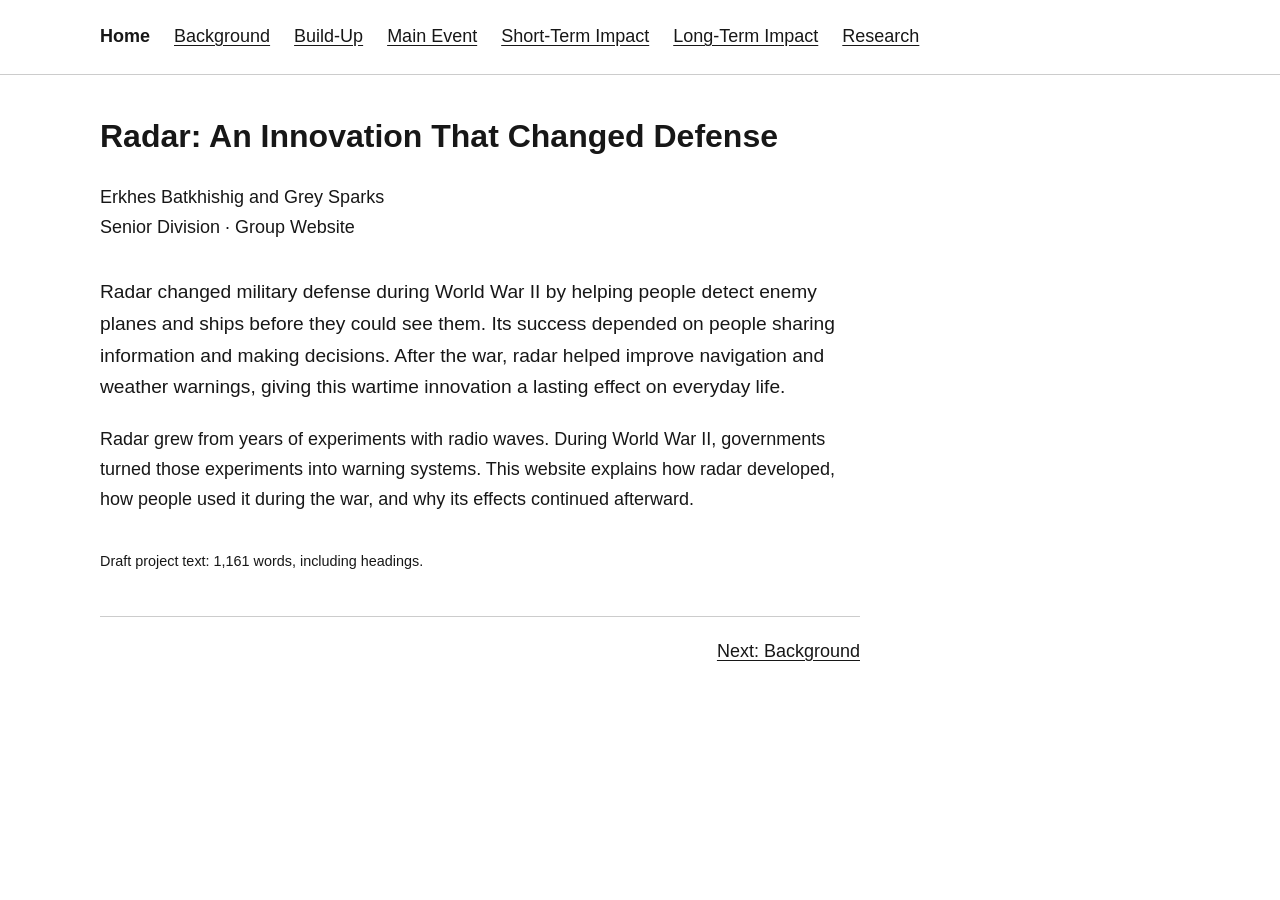
==== index.html @ 049c6b31 "Publish simple radar history class website" ====
<!doctype html>
<html lang="en">
<head>
  <meta charset="utf-8">
  <meta name="viewport" content="width=device-width, initial-scale=1">
  <meta name="description" content="A simple history project about radar, World War II, and its lasting impact.">
  <title>Home | Radar</title>
  <link rel="stylesheet" href="style.css">
</head>
<body>
  <a class="skip-link" href="#main">Skip to content</a>
  <header><div class="wrap"><nav aria-label="Main navigation"><ul><li><a href="index.html" aria-current="page">Home</a></li><li><a href="background.html">Background</a></li><li><a href="build-up.html">Build-Up</a></li><li><a href="main-event.html">Main Event</a></li><li><a href="short-term-impact.html">Short-Term Impact</a></li><li><a href="long-term-impact.html">Long-Term Impact</a></li><li><a href="research.html">Research</a></li></ul></nav></div></header>
  <div class="wrap">
    <main id="main">
      <h1>Radar: An Innovation That Changed Defense</h1>
      <p class="byline">Erkhes Batkhishig and Grey Sparks<br>Senior Division · Group Website</p><p class="thesis">Radar changed military defense during World War II by helping people detect enemy planes and ships before they could see them. Its success depended on people sharing information and making decisions. After the war, radar helped improve navigation and weather warnings, giving this wartime innovation a lasting effect on everyday life.</p>
<p>Radar grew from years of experiments with radio waves. During World War II, governments turned those experiments into warning systems. This website explains how radar developed, how people used it during the war, and why its effects continued afterward.</p>
<p class="counts">Draft project text: 1,161 words, including headings.</p>
      <nav class="page-links" aria-label="Page navigation"><a class="next" href="background.html" rel="next">Next: Background</a></nav>
    </main>
  </div>
</body>
</html>
---- style.css ----
* { box-sizing: border-box; }
body { margin: 0; background: white; color: #171717; font-family: Arial, Helvetica, sans-serif; font-size: 18px; line-height: 1.65; }
.wrap { width: min(100% - 40px, 1080px); margin-inline: auto; }
header { border-bottom: 1px solid #ccc; padding: 22px 0; }
nav ul { display: flex; flex-wrap: wrap; gap: 10px 24px; list-style: none; margin: 0; padding: 0; }
a { color: inherit; text-underline-offset: 3px; overflow-wrap: anywhere; }
a[aria-current="page"] { font-weight: bold; text-decoration: none; }
a:focus-visible { outline: 2px solid black; outline-offset: 4px; }
main { max-width: 760px; padding-block: 42px; }
h1 { font-size: 2rem; line-height: 1.2; margin: 0 0 28px; }
h2 { font-size: 1.25rem; line-height: 1.35; margin: 36px 0 14px; }
p { margin: 0 0 22px; }
.byline { margin-bottom: 34px; }
.thesis { font-size: 1.2rem; }
.counts, .quotation figcaption { font-size: .9rem; }
.counts { margin-top: 36px; }
.quotation { margin: 30px 0; padding-left: 18px; border-left: 2px solid #aaa; }
.quotation blockquote { margin: 0 0 10px; }
.quotation blockquote p { margin: 0; }
.page-links { display: flex; justify-content: space-between; gap: 28px; margin-top: 42px; padding-top: 20px; border-top: 1px solid #ccc; }
.page-links .next { margin-left: auto; }
.bibliography { padding-left: 24px; }
.bibliography li { padding-left: 6px; margin-bottom: 30px; }
.bibliography p { margin-bottom: 10px; }
.skip-link { position: absolute; left: 20px; top: -100px; background: white; padding: 8px; }
.skip-link:focus { top: 10px; }
@media (max-width: 600px) {
  .wrap { width: calc(100% - 32px); }
  header { padding-block: 16px; }
  nav ul { gap: 8px 18px; }
  nav { font-size: 16px; }
  main { padding-block: 28px; }
  h1 { font-size: 1.7rem; }
}
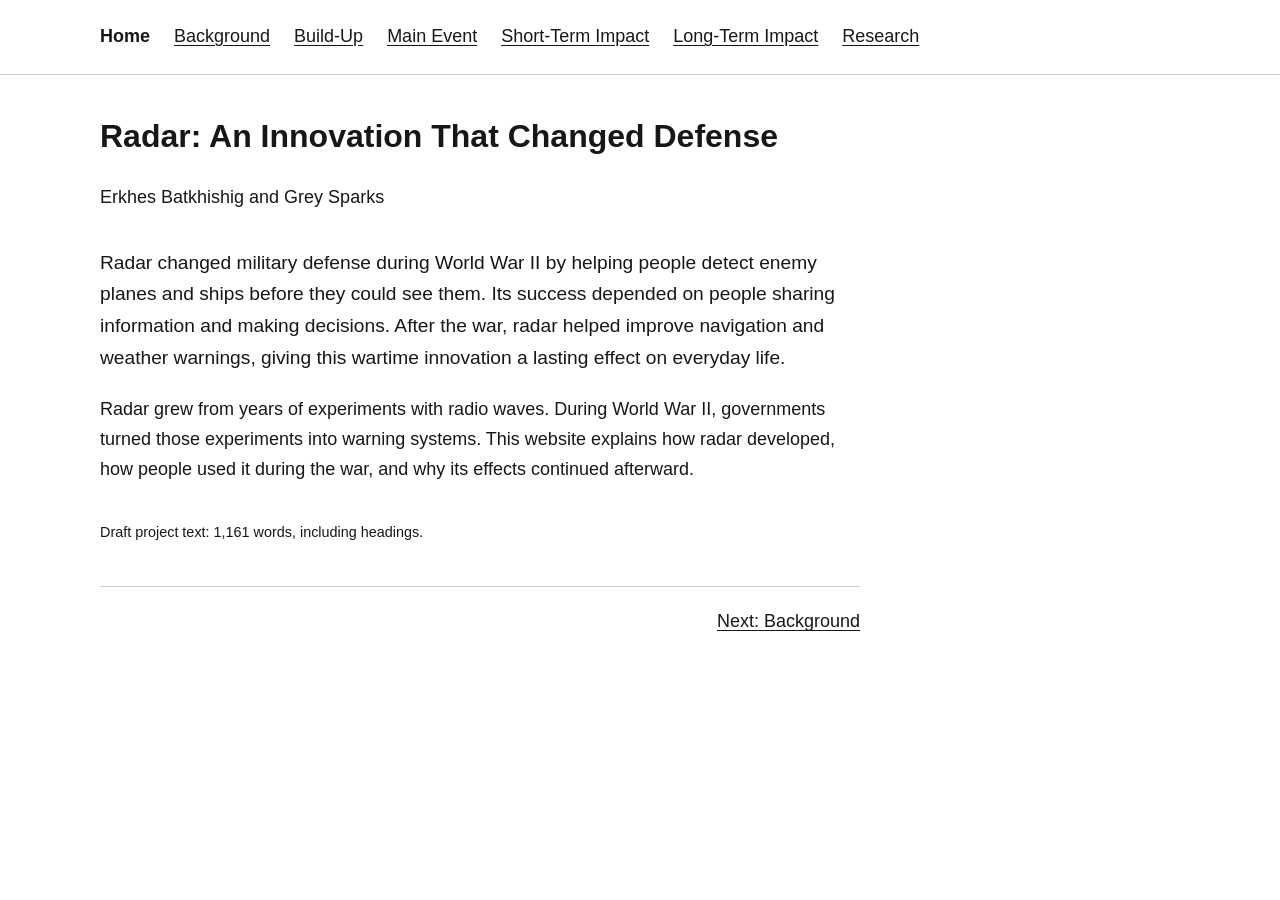
==== commit 5f227704: "Remove README and division/category labels" ====
--- a/index.html
+++ b/index.html
@@ -13,7 +13,7 @@
   <div class="wrap">
     <main id="main">
       <h1>Radar: An Innovation That Changed Defense</h1>
-      <p class="byline">Erkhes Batkhishig and Grey Sparks<br>Senior Division · Group Website</p><p class="thesis">Radar changed military defense during World War II by helping people detect enemy planes and ships before they could see them. Its success depended on people sharing information and making decisions. After the war, radar helped improve navigation and weather warnings, giving this wartime innovation a lasting effect on everyday life.</p>
+      <p class="byline">Erkhes Batkhishig and Grey Sparks</p><p class="thesis">Radar changed military defense during World War II by helping people detect enemy planes and ships before they could see them. Its success depended on people sharing information and making decisions. After the war, radar helped improve navigation and weather warnings, giving this wartime innovation a lasting effect on everyday life.</p>
 <p>Radar grew from years of experiments with radio waves. During World War II, governments turned those experiments into warning systems. This website explains how radar developed, how people used it during the war, and why its effects continued afterward.</p>
 <p class="counts">Draft project text: 1,161 words, including headings.</p>
       <nav class="page-links" aria-label="Page navigation"><a class="next" href="background.html" rel="next">Next: Background</a></nav>
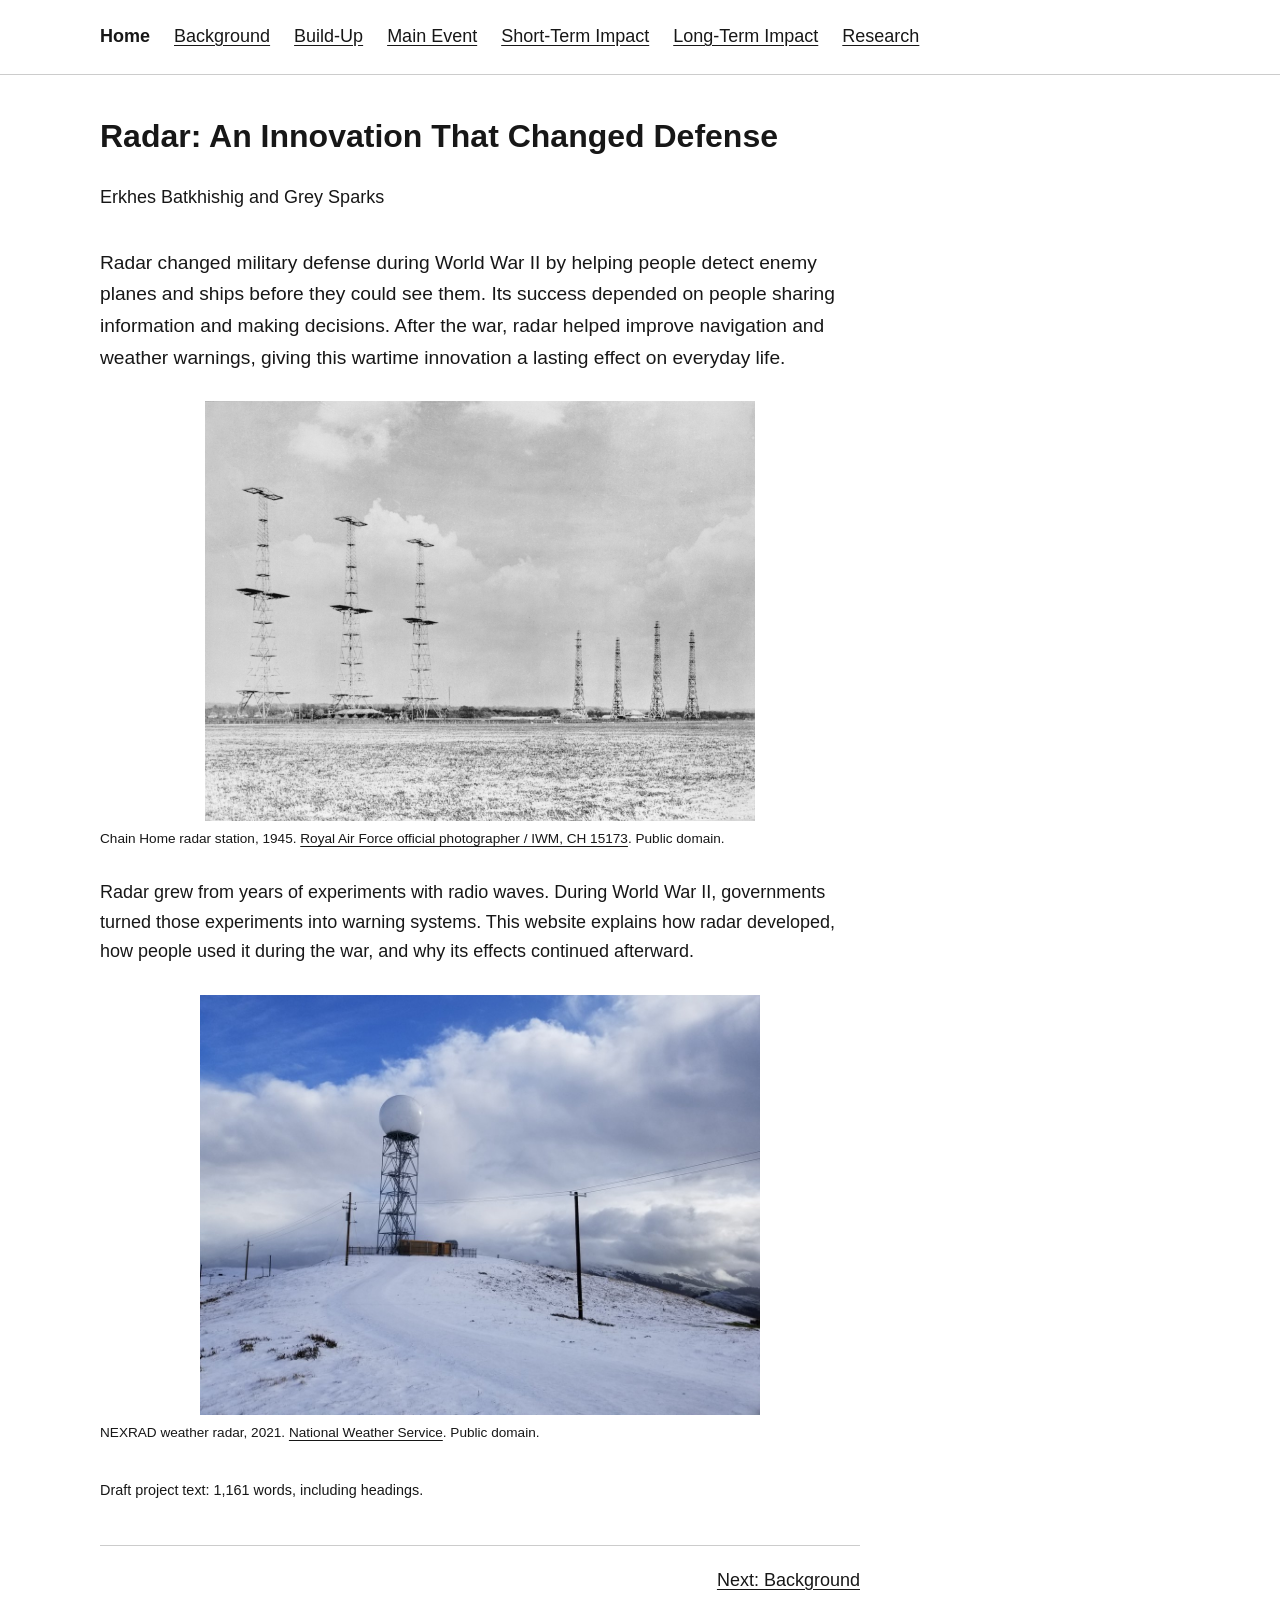
==== commit 31740593: "Add fifteen credited radar history images" ====
--- a/index.html
+++ b/index.html
@@ -14,7 +14,15 @@
     <main id="main">
       <h1>Radar: An Innovation That Changed Defense</h1>
       <p class="byline">Erkhes Batkhishig and Grey Sparks</p><p class="thesis">Radar changed military defense during World War II by helping people detect enemy planes and ships before they could see them. Its success depended on people sharing information and making decisions. After the war, radar helped improve navigation and weather warnings, giving this wartime innovation a lasting effect on everyday life.</p>
+<figure class="photo">
+  <a href="assets/images/chain-home-1945.jpg"><img src="assets/images/chain-home-1945.jpg" alt="Chain Home radar station, 1945" width="3244" height="2480" loading="eager"></a>
+  <figcaption>Chain Home radar station, 1945. <a href="https://commons.wikimedia.org/wiki/File:Chain_Home_radar_installation_at_Poling,_Sussex,_1945._CH15173.jpg">Royal Air Force official photographer / IWM, CH 15173</a>. Public domain.</figcaption>
+</figure>
 <p>Radar grew from years of experiments with radio waves. During World War II, governments turned those experiments into warning systems. This website explains how radar developed, how people used it during the war, and why its effects continued afterward.</p>
+<figure class="photo">
+  <a href="assets/images/nexrad-ferndale-2021.jpeg"><img src="assets/images/nexrad-ferndale-2021.jpeg" alt="NEXRAD weather radar, 2021" width="1200" height="900" loading="lazy"></a>
+  <figcaption>NEXRAD weather radar, 2021. <a href="https://commons.wikimedia.org/wiki/File:Ferndale_CA_-_KBHX-WSR_88D-NEXRAD_Doppler_weather_radar_.jpeg">National Weather Service</a>. Public domain.</figcaption>
+</figure>
 <p class="counts">Draft project text: 1,161 words, including headings.</p>
       <nav class="page-links" aria-label="Page navigation"><a class="next" href="background.html" rel="next">Next: Background</a></nav>
     </main>
--- a/style.css
+++ b/style.css
@@ -32,3 +32,12 @@
   main { padding-block: 28px; }
   h1 { font-size: 1.7rem; }
 }
+
+.photo { margin: 28px 0; }
+.photo img { display: block; width: auto; max-width: 100%; height: auto; max-height: 420px; margin-inline: auto; }
+.photo figcaption { margin-top: 8px; font-size: .85rem; line-height: 1.5; }
+.image-pair { display: grid; grid-template-columns: repeat(2, minmax(0, 1fr)); gap: 20px; align-items: start; }
+.image-pair .photo img { max-height: 300px; }
+@media (max-width: 600px) {
+  .image-pair { grid-template-columns: 1fr; gap: 0; }
+}
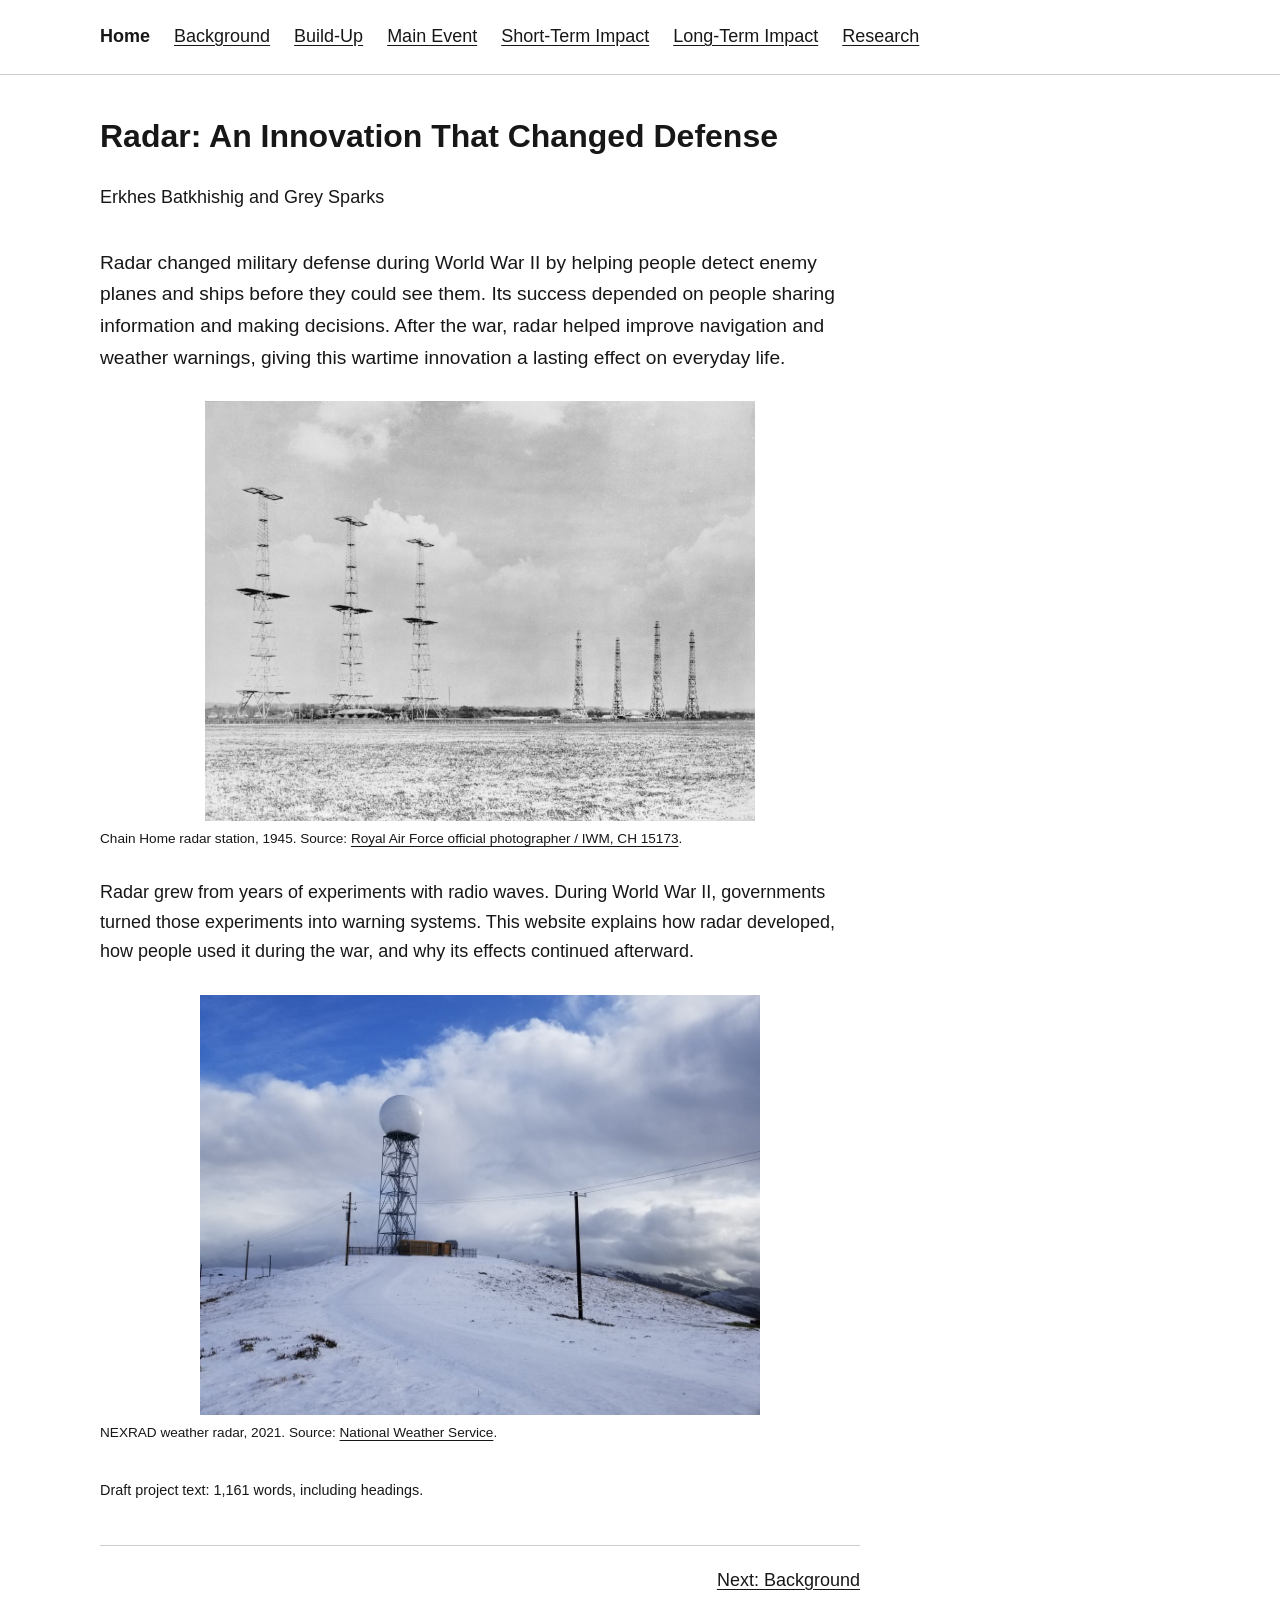
==== commit d37bd772: "Simplify image captions to descriptions and sources" ====
--- a/index.html
+++ b/index.html
@@ -16,12 +16,12 @@
       <p class="byline">Erkhes Batkhishig and Grey Sparks</p><p class="thesis">Radar changed military defense during World War II by helping people detect enemy planes and ships before they could see them. Its success depended on people sharing information and making decisions. After the war, radar helped improve navigation and weather warnings, giving this wartime innovation a lasting effect on everyday life.</p>
 <figure class="photo">
   <a href="assets/images/chain-home-1945.jpg"><img src="assets/images/chain-home-1945.jpg" alt="Chain Home radar station, 1945" width="3244" height="2480" loading="eager"></a>
-  <figcaption>Chain Home radar station, 1945. <a href="https://commons.wikimedia.org/wiki/File:Chain_Home_radar_installation_at_Poling,_Sussex,_1945._CH15173.jpg">Royal Air Force official photographer / IWM, CH 15173</a>. Public domain.</figcaption>
+  <figcaption>Chain Home radar station, 1945. Source: <a title="Source and image information" href="https://commons.wikimedia.org/wiki/File:Chain_Home_radar_installation_at_Poling,_Sussex,_1945._CH15173.jpg">Royal Air Force official photographer / IWM, CH 15173</a>.</figcaption>
 </figure>
 <p>Radar grew from years of experiments with radio waves. During World War II, governments turned those experiments into warning systems. This website explains how radar developed, how people used it during the war, and why its effects continued afterward.</p>
 <figure class="photo">
   <a href="assets/images/nexrad-ferndale-2021.jpeg"><img src="assets/images/nexrad-ferndale-2021.jpeg" alt="NEXRAD weather radar, 2021" width="1200" height="900" loading="lazy"></a>
-  <figcaption>NEXRAD weather radar, 2021. <a href="https://commons.wikimedia.org/wiki/File:Ferndale_CA_-_KBHX-WSR_88D-NEXRAD_Doppler_weather_radar_.jpeg">National Weather Service</a>. Public domain.</figcaption>
+  <figcaption>NEXRAD weather radar, 2021. Source: <a title="Source and image information" href="https://commons.wikimedia.org/wiki/File:Ferndale_CA_-_KBHX-WSR_88D-NEXRAD_Doppler_weather_radar_.jpeg">National Weather Service</a>.</figcaption>
 </figure>
 <p class="counts">Draft project text: 1,161 words, including headings.</p>
       <nav class="page-links" aria-label="Page navigation"><a class="next" href="background.html" rel="next">Next: Background</a></nav>
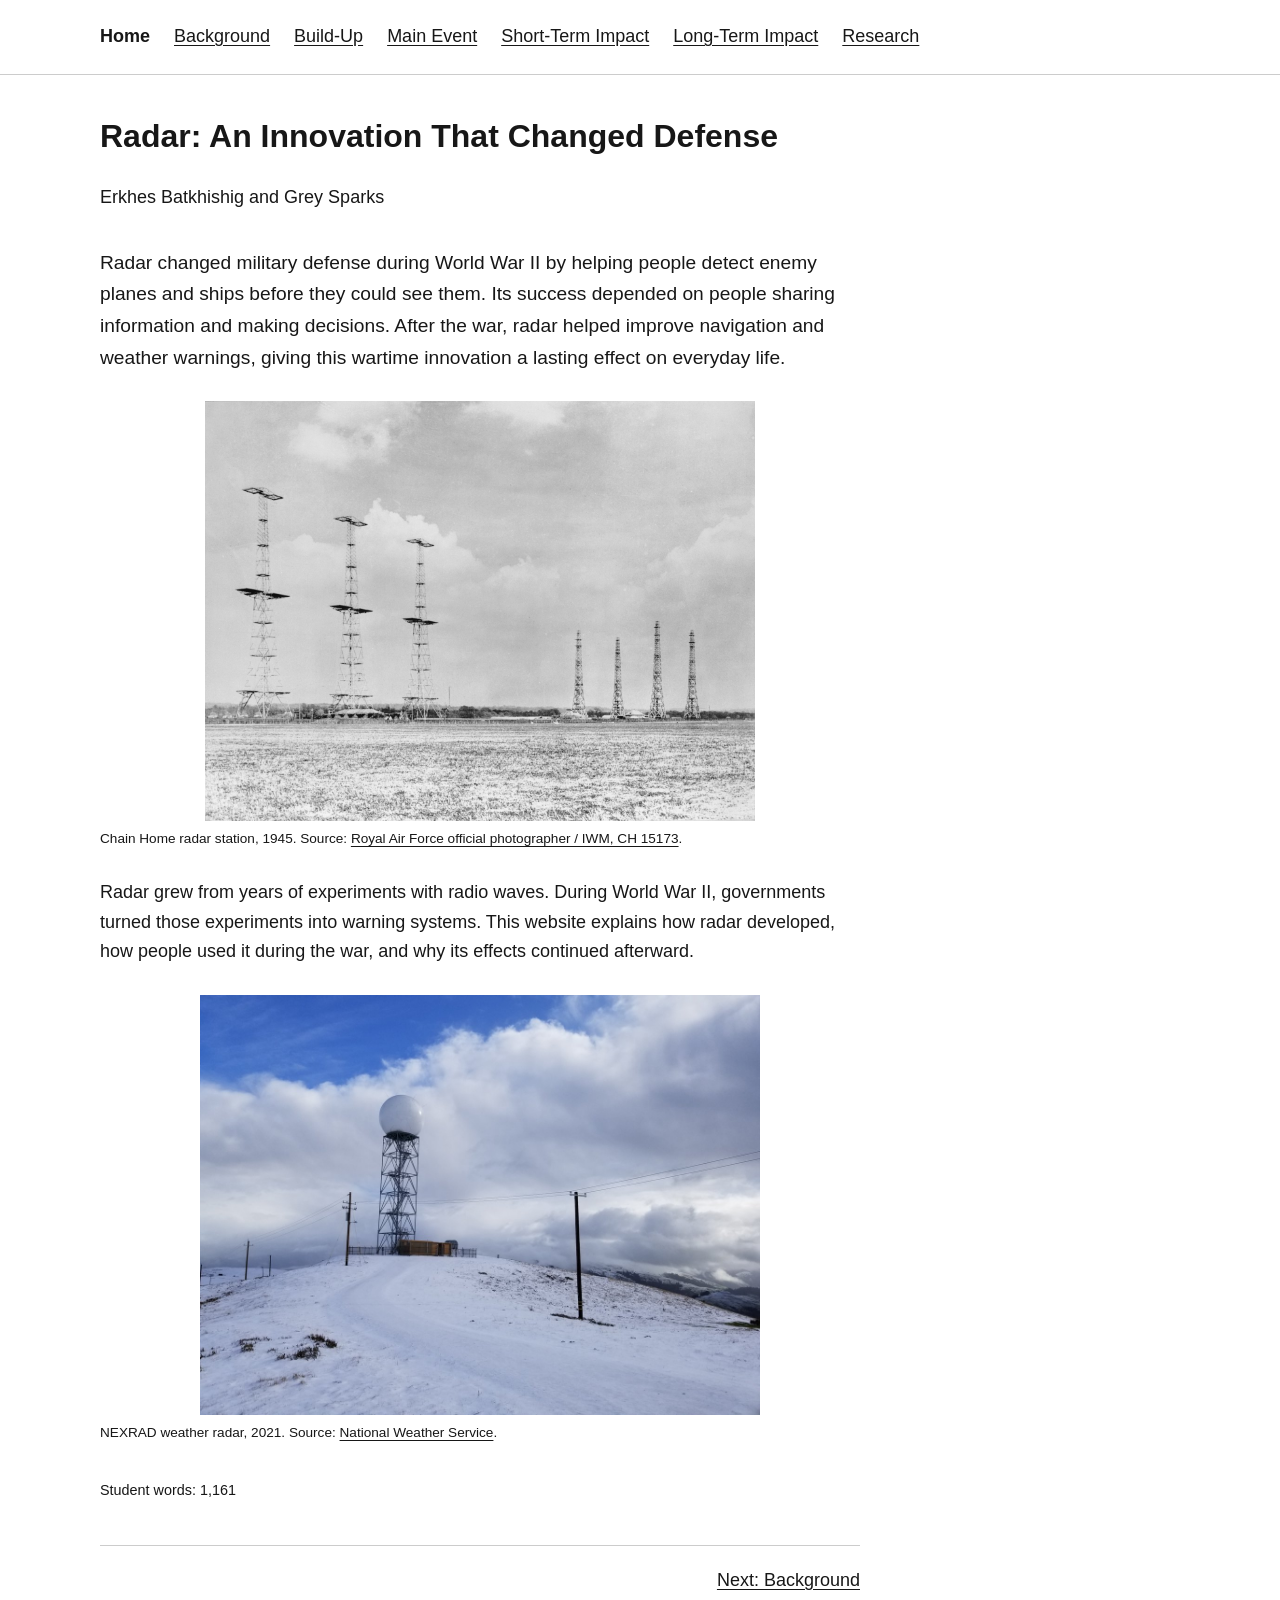
==== commit 95ed7076: "Simplify student word count label" ====
--- a/index.html
+++ b/index.html
@@ -23,7 +23,7 @@
   <a href="assets/images/nexrad-ferndale-2021.jpeg"><img src="assets/images/nexrad-ferndale-2021.jpeg" alt="NEXRAD weather radar, 2021" width="1200" height="900" loading="lazy"></a>
   <figcaption>NEXRAD weather radar, 2021. Source: <a title="Source and image information" href="https://commons.wikimedia.org/wiki/File:Ferndale_CA_-_KBHX-WSR_88D-NEXRAD_Doppler_weather_radar_.jpeg">National Weather Service</a>.</figcaption>
 </figure>
-<p class="counts">Draft project text: 1,161 words, including headings.</p>
+<p class="counts">Student words: 1,161</p>
       <nav class="page-links" aria-label="Page navigation"><a class="next" href="background.html" rel="next">Next: Background</a></nav>
     </main>
   </div>
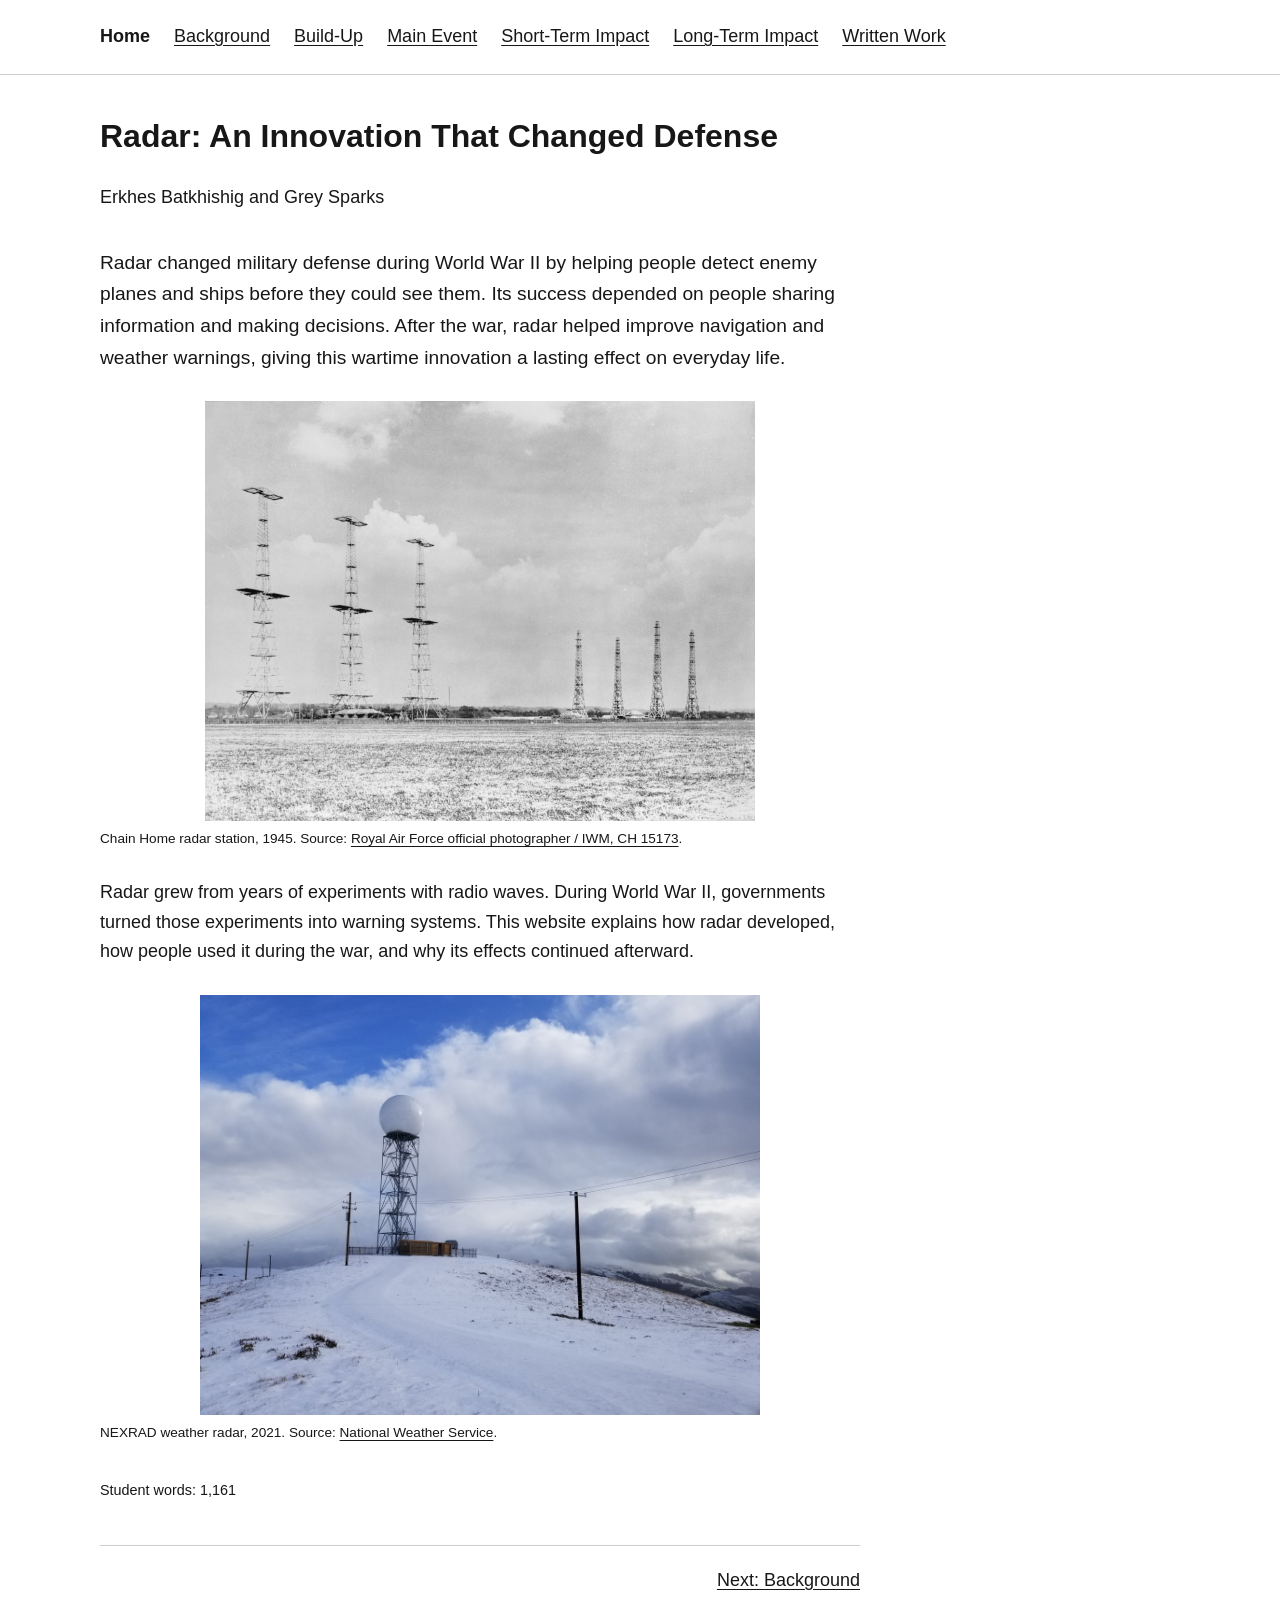
==== commit c1e55c6e: "Rename Research to Written Work and remove its picture" ====
--- a/index.html
+++ b/index.html
@@ -9,7 +9,7 @@
 </head>
 <body>
   <a class="skip-link" href="#main">Skip to content</a>
-  <header><div class="wrap"><nav aria-label="Main navigation"><ul><li><a href="index.html" aria-current="page">Home</a></li><li><a href="background.html">Background</a></li><li><a href="build-up.html">Build-Up</a></li><li><a href="main-event.html">Main Event</a></li><li><a href="short-term-impact.html">Short-Term Impact</a></li><li><a href="long-term-impact.html">Long-Term Impact</a></li><li><a href="research.html">Research</a></li></ul></nav></div></header>
+  <header><div class="wrap"><nav aria-label="Main navigation"><ul><li><a href="index.html" aria-current="page">Home</a></li><li><a href="background.html">Background</a></li><li><a href="build-up.html">Build-Up</a></li><li><a href="main-event.html">Main Event</a></li><li><a href="short-term-impact.html">Short-Term Impact</a></li><li><a href="long-term-impact.html">Long-Term Impact</a></li><li><a href="research.html">Written Work</a></li></ul></nav></div></header>
   <div class="wrap">
     <main id="main">
       <h1>Radar: An Innovation That Changed Defense</h1>
--- a/style.css
+++ b/style.css
@@ -19,9 +19,10 @@
 .quotation blockquote p { margin: 0; }
 .page-links { display: flex; justify-content: space-between; gap: 28px; margin-top: 42px; padding-top: 20px; border-top: 1px solid #ccc; }
 .page-links .next { margin-left: auto; }
-.bibliography { padding-left: 24px; }
-.bibliography li { padding-left: 6px; margin-bottom: 30px; }
+.bibliography { list-style: none; padding-left: 0; }
+.bibliography li { margin-bottom: 30px; }
 .bibliography p { margin-bottom: 10px; }
+.bibliography .citation { padding-left: 28px; text-indent: -28px; }
 .skip-link { position: absolute; left: 20px; top: -100px; background: white; padding: 8px; }
 .skip-link:focus { top: 10px; }
 @media (max-width: 600px) {
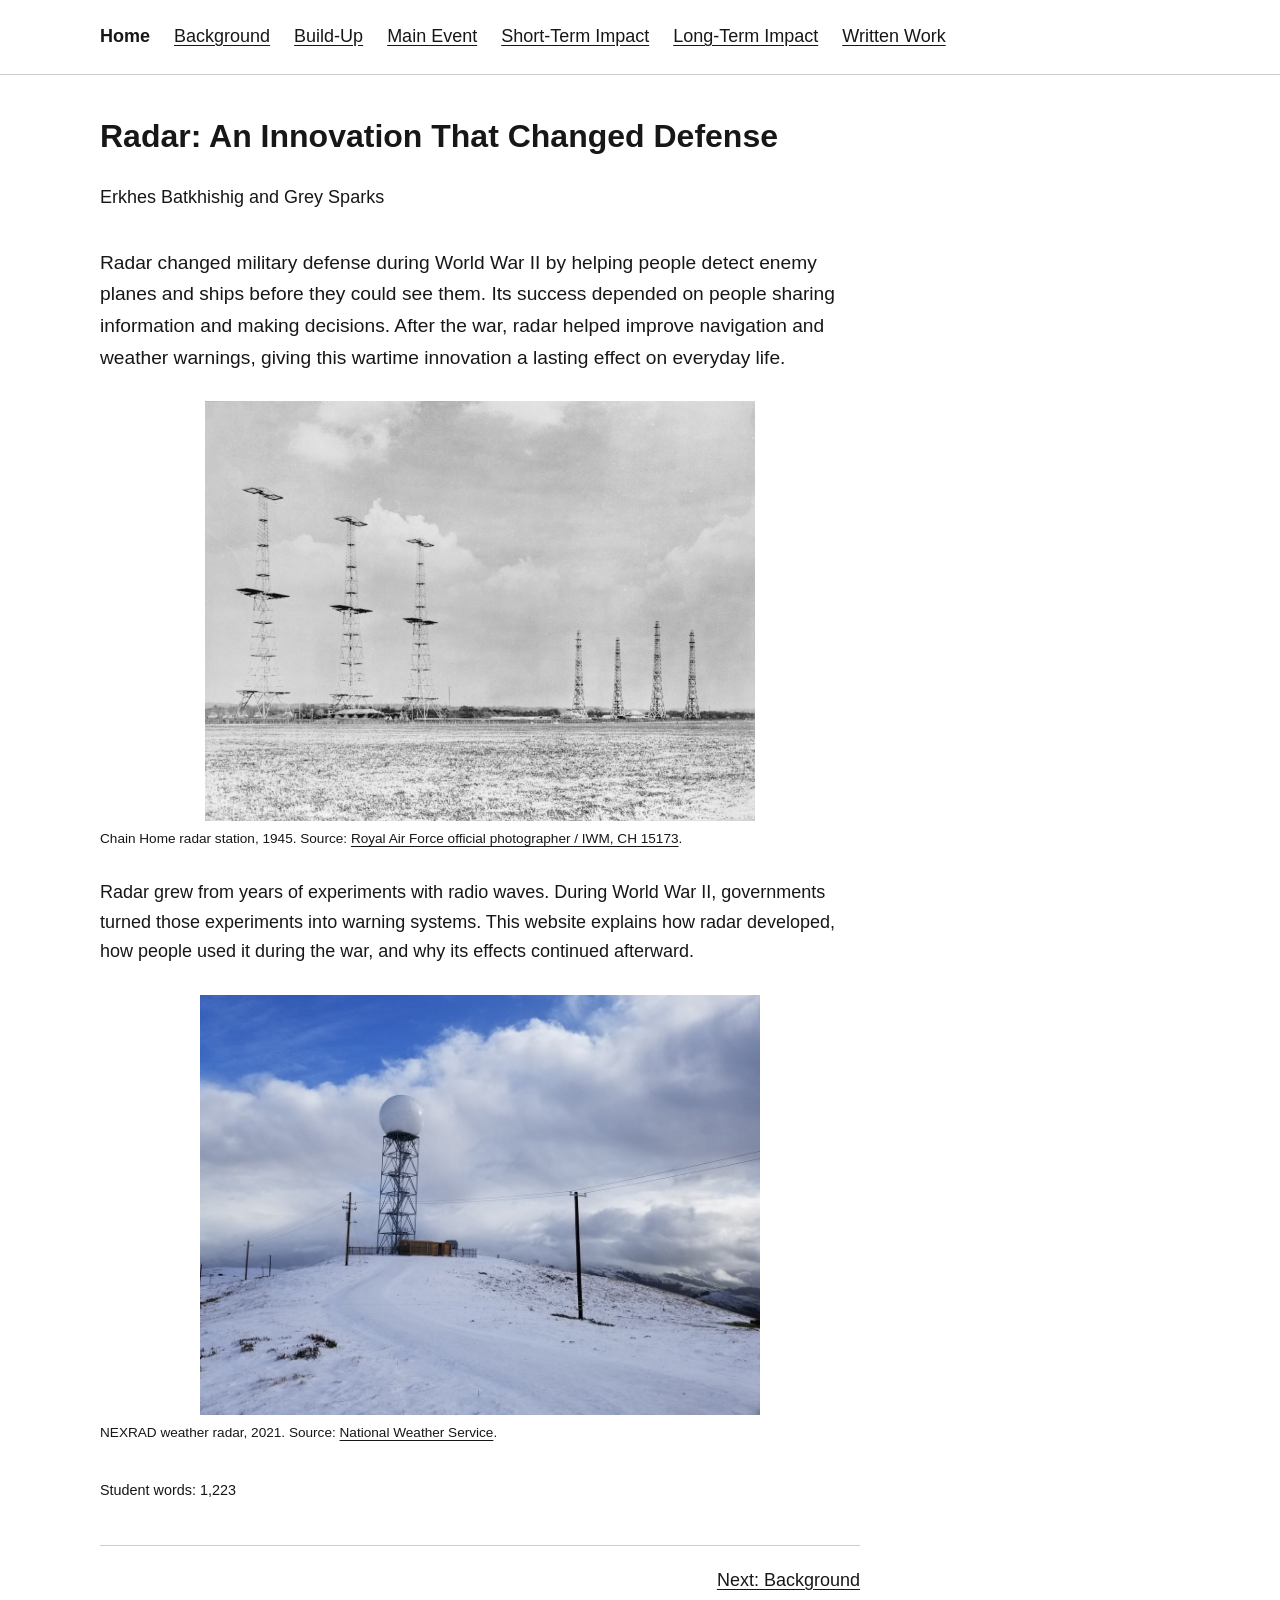
==== commit a6e9b4cb: "Update student word count including picture descriptions" ====
--- a/index.html
+++ b/index.html
@@ -23,7 +23,7 @@
   <a href="assets/images/nexrad-ferndale-2021.jpeg"><img src="assets/images/nexrad-ferndale-2021.jpeg" alt="NEXRAD weather radar, 2021" width="1200" height="900" loading="lazy"></a>
   <figcaption>NEXRAD weather radar, 2021. Source: <a title="Source and image information" href="https://commons.wikimedia.org/wiki/File:Ferndale_CA_-_KBHX-WSR_88D-NEXRAD_Doppler_weather_radar_.jpeg">National Weather Service</a>.</figcaption>
 </figure>
-<p class="counts">Student words: 1,161</p>
+<p class="counts">Student words: 1,223</p>
       <nav class="page-links" aria-label="Page navigation"><a class="next" href="background.html" rel="next">Next: Background</a></nav>
     </main>
   </div>
